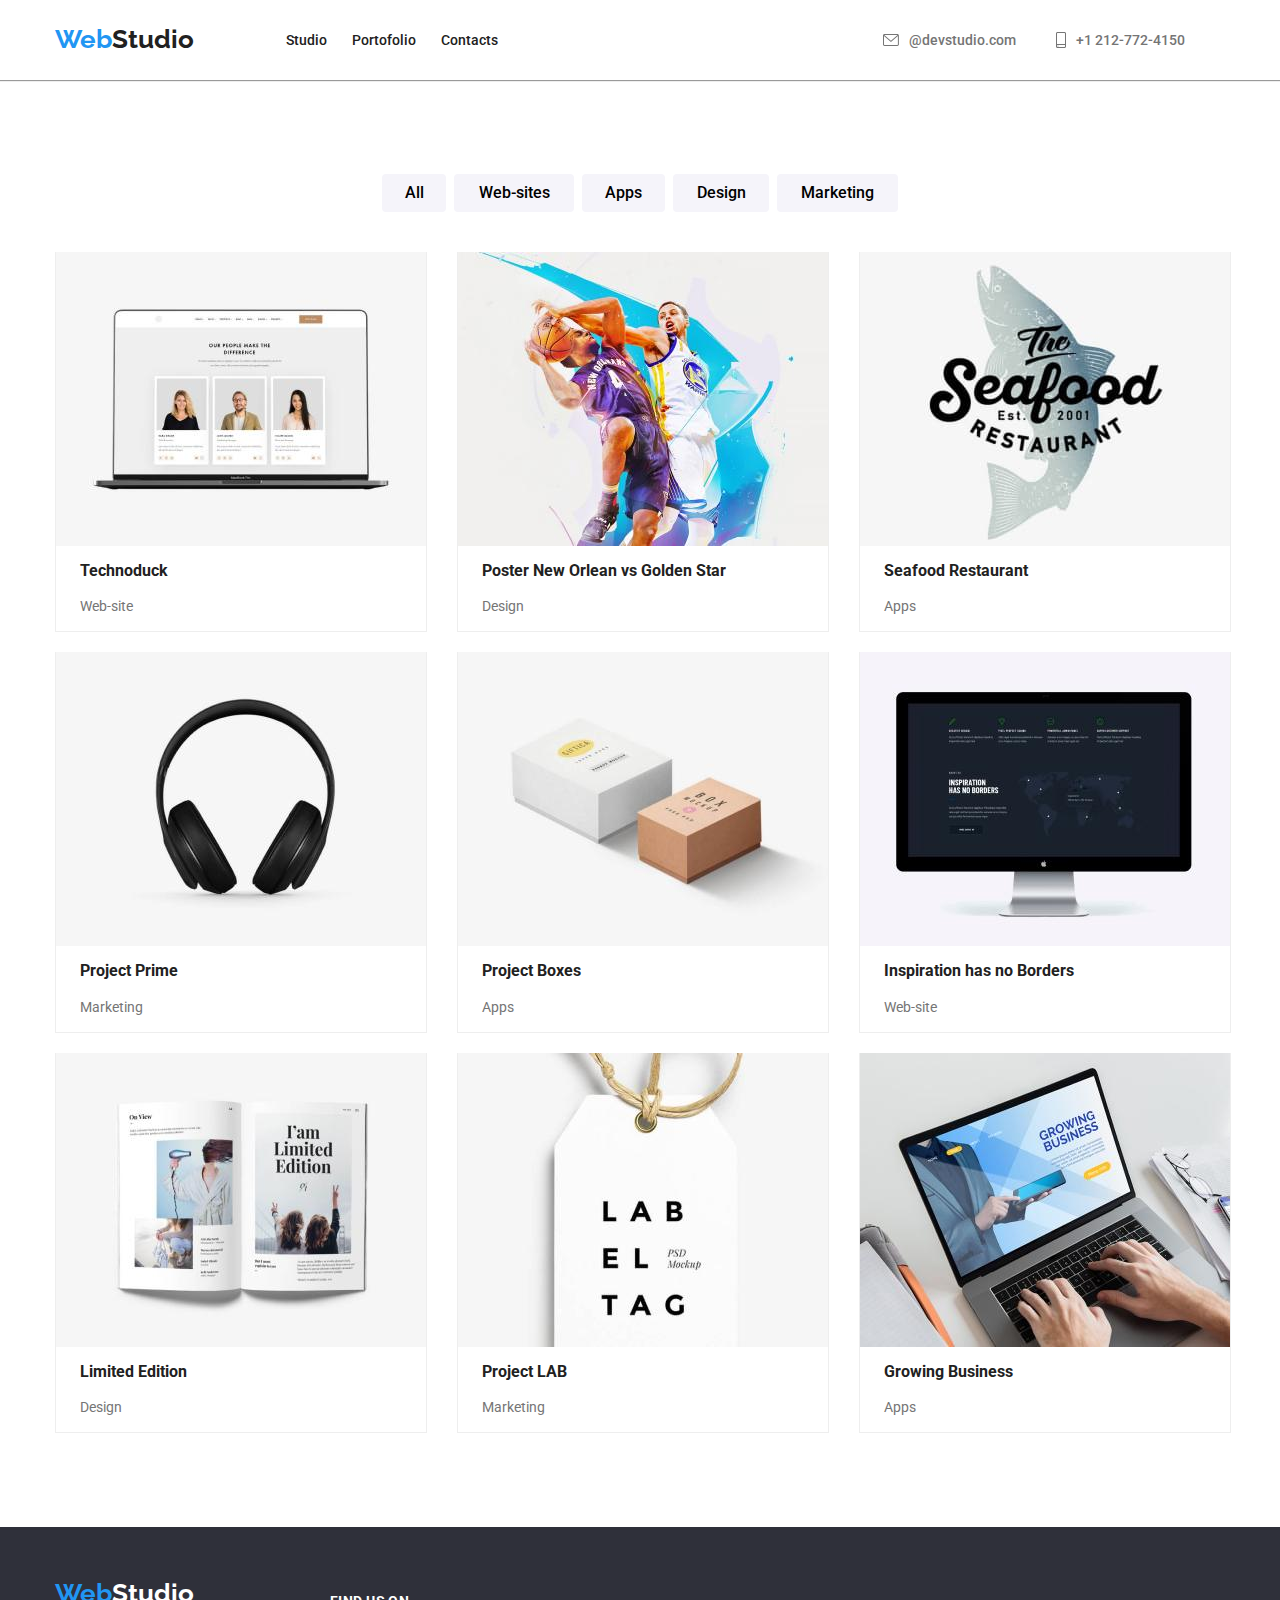
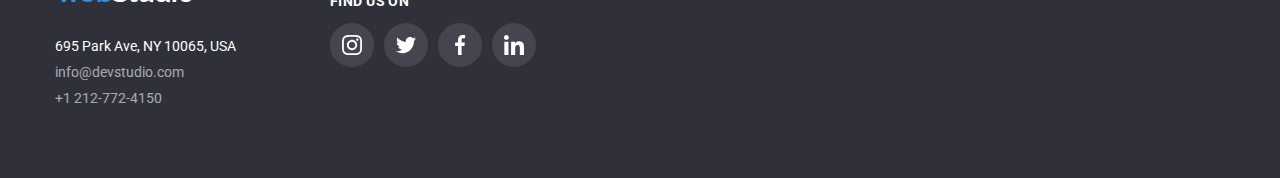
==== portofolio.html @ 5d82ca90 "Files were uploaded" ====
<!DOCTYPE html>
<html lang="en">
  <head>
    <meta charset="UTF-8" />
    <meta name="viewport" content="width=device-width, initial-scale=1.0" />
    <title>Portofolio</title>
    <link rel="preconnect" href="https://fonts.googleapis.com" />
    <link rel="preconnect" href="https://fonts.gstatic.com" crossorigin />
    <link
      href="https://fonts.googleapis.com/css2?family=Raleway:wght@700&family=Roboto:wght@400;500;700;900&display=swap"
      rel="stylesheet"
    />
    <link rel="stylesheet" href="css/modern-normalize.css" />
    <link rel="stylesheet" href="css/styles.css" />
  </head>
  <body class="container">
    <header>
      <a class="top logo" href=""><span>Web</span>Studio</a>
      <nav>
        <ul>
          <li class="top-container">
            <a class="top-links" href="index.html">Studio</a>
          </li>
          <li class="top-container">
            <a class="top-links" href="portofolio.html">Portofolio</a>
          </li>
          <li class="top-container">
            <a class="top-links" href="#contact">Contacts</a>
          </li>
        </ul>
      </nav>
      <a class="top-mail" href="mailto:info@devstudio.com">
        <svg class="header-icons envelope">
          <use href="./images/icons.svg#icon-envelope"></use>
        </svg>
        @devstudio.com
      </a>
      <a class="top-phone" href="tel:+1212-772-4510">
        <svg class="header-icons smartphone">
          <use href="./images/icons.svg#icon-smartphone"></use>
        </svg>
        +1 212-772-4150
      </a>
    </header>
    <hr class="line"/>
    <main>
      <section class="filters">
        <ul>
          <li><button class="first filter" type="button">All</button></li>
          <li>
            <button class="second filter" type="button">Web-sites</button>
          </li>
          <li><button class="third filter" type="button">Apps</button></li>
          <li><button class="forth filter" type="button">Design</button></li>
          <li><button class="fifth filter" type="button">Marketing</button></li>
        </ul>
      </section>
      <section class="projects">
        <ul>
          <li class="projects-description">
            <div class="projects-overlay">
              <img src="images/Web-site_img_1.jpg" alt="laptop" width="370" />
              <div class="overlay">
                <div class="overlay-projects-text">
                  <p>Technoduck is a state-of-the-art coronavirus distribution platform. Companies use this platform for digital espionage and attacks on competitors' secure servers.</p>
                </div>
              </div>
            </div>
            <div>
              <h3>Technoduck</h3>
              <p>Web-site</p>
            </div>
          </li>
          <li class="projects-description">
            <div class="projects-overlay">
              <img src="images/Design_img_1.jpg" alt="2 basketball players playing basketball" width="370"/>
              <div class="overlay">
                <div class="overlay-projects-text">
                  <p>Lorem ipsum dolor sit amet, consectetur adipiscing elit, sed do eiusmod tempor incididunt ut labore et dolore magna aliqua.</p>
                </div>
              </div>
            </div>
            <div>
              <h3>Poster New Orlean vs Golden Star</h3>
              <p>Design</p>
            </div>
          </li>
          <li class="projects-description">
            <div class="projects-overlay">
              <img src="images/Apps_img_1.jpg" alt="logo" width="370" />
              <div class="overlay">
                <div class="overlay-projects-text">
                  <p>Lorem ipsum dolor sit amet, consectetur adipiscing elit, sed do eiusmod tempor incididunt ut labore et dolore magna aliqua.</p>
                </div>
              </div>
            </div>
            <div>
              <h3>Seafood Restaurant</h3>
              <p>Apps</p>
            </div>
          </li>
          <li class="projects-description">
            <div class="projects-overlay">
              <img src="images/Marketing_img_1.jpg" alt="headphones" width="370" />
              <div class="overlay">
                <div class="overlay-projects-text">
                  <p>Lorem ipsum dolor sit amet, consectetur adipiscing elit, sed do eiusmod tempor incididunt ut labore et dolore magna aliqua.</p>
                </div>
              </div>
            </div>
            <div>
              <h3>Project Prime</h3>
              <p>Marketing</p>
            </div>
          </li>
          <li class="projects-description">
            <div class="projects-overlay">
              <img src="images/Apps_img_2.jpg" alt="2 small boxes" width="370" />
              <div class="overlay">
                <div class="overlay-projects-text">
                  <p>Lorem ipsum dolor sit amet, consectetur adipiscing elit, sed do eiusmod tempor incididunt ut labore et dolore magna aliqua.</p>
                </div>
              </div>
            </div>
            <div>
              <h3>Project Boxes</h3>
              <p>Apps</p>
            </div>
          </li>
          <li class="projects-description">
            <div class="projects-overlay">
              <img src="images/Web-site_img_2.jpg" alt="PC Monitor" width="370" />
              <div class="overlay">
                <div class="overlay-projects-text">
                  <p>Lorem ipsum dolor sit amet, consectetur adipiscing elit, sed do eiusmod tempor incididunt ut labore et dolore magna aliqua.</p>
                </div>
              </div>
            </div>
            <div>
              <h3>Inspiration has no Borders</h3>
              <p>Web-site</p>
            </div>
          </li>
          <li class="projects-description">
            <div class="projects-overlay">
              <img src="images/Design_img_2.jpg" alt="opened book" width="370" />
              <div class="overlay">
                <div class="overlay-projects-text">
                  <p>Lorem ipsum dolor sit amet, consectetur adipiscing elit, sed do eiusmod tempor incididunt ut labore et dolore magna aliqua.</p>
                </div>
              </div>
            </div>
            <div>
              <h3>Limited Edition</h3>
              <p>Design</p>
            </div>
          </li>
          <li class="projects-description">
            <div class="projects-overlay">
              <img src="images/Marketing_img_2.jpg" alt="paper label" width="370" />
              <div class="overlay">
                <div class="overlay-projects-text">
                  <p>Lorem ipsum dolor sit amet, consectetur adipiscing elit, sed do eiusmod tempor incididunt ut labore et dolore magna aliqua.
                </div>
              </div>
            </div>
            <div>
              <h3>Project LAB</h3>
              <p>Marketing</p>
            </div>
          </li>
          <li class="projects-description">
            <div class="projects-overlay">
              <img src="images/Apps_img_3.jpg" alt="writing on laptop" width="370" />
              <div class="overlay">
                <div class="overlay-projects-text">
                  <p>Lorem ipsum dolor sit amet, consectetur adipiscing elit, sed do eiusmod tempor incididunt ut labore et dolore magna aliqua.</p>
                </div>
              </div>
            </div>
            <div>
              <h3>Growing Business</h3>
              <p>Apps</p>
            </div>
          </li>
        </ul>
      </section>
    </main>
    <footer id="contact">
      <div class="contact-section">
        <a class="bottom logo" href=""><span>Web</span>Studio</a>
        <ul>
          <li><address>695 Park Ave, NY 10065, USA</address></li>
          <li>
            <a class="bottom-mail" href="mailto:info@devstudio.com"
              >info@devstudio.com</a
            >
          </li>
          <li>
            <a class="bottom-phone" href="tel:+1212-772-4510"
              >+1 212-772-4150</a
            >
          </li>
        </ul>
      </div>
      <div class="social-media">
        <h3>FIND US ON</h3>
        <div class="social-media-icons">
          <a href="https://www.instagram.com/" class="team-icons-border">
            <svg class="social-icons">
              <use href="./images/icons.svg#icon-instagram-2"></use>
            </svg>
          </a>
          <a href="https://www.twitter.com/" class="team-icons-border">
            <svg class="social-icons">
              <use href="./images/icons.svg#icon-twitter-1"></use>
            </svg>
          </a>
          <a href="https://www.facebook.com/" class="team-icons-border">
            <svg class="social-icons">
              <use href="./images/icons.svg#icon-facebook"></use>
            </svg>
          </a>
          <a href="https://www.linkedin.com/" class="team-icons-border">
            <svg class="social-icons">
              <use href="./images/icons.svg#icon-linkedin"></use>
            </svg>
          </a>
        </div>
      </div>
    </footer>
  </body>
</html>
---- css/styles.css ----
/*==========common styling==========*/
:root {
  --text-font-family: "Roboto", sans-serif;
  --logo-font-family: "Raleway", sans-serif;
  --heading-color: #212121;
  --text-color: #757575;
  --hover-color: #2196f3;
  --backround-text-color: #fff;
  --transition: 250ms cubic-bezier(0.4, 0, 0.2, 1);
}

* {
  box-sizing: border-box;
}

body {
  font-family: var(--text-font-family);
  font-weight: 700;
  color: var(--heading-color);
  background-color: var(--backround-text-color);
}

.container {
  display: block;
  margin: 0 calc((100% - 1600px) / 2) 0;
}

ul {
  list-style-type: none;
}

a {
  text-decoration: none;
  font-family: var(--text-font-family);
  color: var(--heading-color);
  font-size: 0.875em;
  transition-property: color;
  transition: var(--transition);
}

a:hover,
a:focus {
  color: var(--hover-color);
}

.logo {
  font-family: var(--logo-font-family);
  font-weight: 700;
  font-size: 1.625em;
  margin-left: 215px;
}

.logo span {
  color: var(--hover-color);
}

.top {
  color: var(--heading-color);
}

.bottom {
  color: var(--backround-text-color);
}

header a {
  font-weight: 500;
}

.top-mail,
.top-phone {
  color: var(--text-color);
  display: flex;
  justify-content: center;
  align-items: center;
  gap: 10px;
}

footer a {
  font-weight: 400;
}

address {
  font-size: 0.875em;
  font-style: normal;
  font-weight: 400;
  color: var(--backround-text-color);
}

.bottom-mail,
.bottom-phone {
  color: rgba(255, 255, 255, 0.6);
}

button {
  cursor: pointer;
}

.envelope {
  height: 12px;
  width: 16px;
}

.smartphone {
  height: 16px;
  width: 10px;
}

h2 {
  font-size: 2.25em;
}

h3 {
  font-size: 1em;
}

p {
  color: var(--text-color);
  line-height: 1.5em;
  font-weight: 400;
  font-size: 0.875em;
}

header {
  display: flex;
  flex-direction: row;
  align-items: center;
  height: 80px;
}

nav {
  height: 80px;
  display: flex;
  justify-content: center;
}

nav ul {
  display: flex;
  flex-direction: row;
  gap: 25px;
  padding-left: 92px;
  margin-right: 385px;
  align-self: center;
  justify-content: center;
}

.link-line {
  height: 4px;
  width: 42px;
  position: absolute;
  top: 68px;
  border-radius: 2px;
  opacity: 100%;
}

.top-container {
  position: relative;
  height: 80px;
  display: flex;
  justify-content: center;
  align-items: center;
}

.top-links::after {
  content: "";
  position: absolute;
  bottom: 0;
  left: 0;
  right: 0;
  height: 4px;
  background-color: var(--hover-color);
  border: 2px solid var(--hover-color);
  border-radius: 2px;
  opacity: 0;
  transition: var(--transition);
}

.top-links:active::after {
  opacity: 100%;
}

footer {
  display: flex;
  flex-direction: row;
  height: 251px;
  align-items: center;
}

footer ul {
  margin-top: 25px;
  padding-left: 215px;
  line-height: 25px;
}

.social-media {
  display: flex;
  flex-direction: column;
  justify-content: center;
  margin-left: 94px;
  color: var(--backround-text-color);
  margin-bottom: 60px;
}

.social-media h3 {
  font-size: 14px;
  font-style: normal;
  line-height: normal;
  letter-spacing: 0.42px;
}

.social-media-icons {
  display: flex;
  flex-direction: row;
  gap: 10px;
}

.social-media-icons .team-icons-border {
  height: 44px;
  width: 44px;
  border-radius: 22px;
  color: var(--backround-text-color);
  display: flex;
  justify-content: center;
  align-items: center;
  background-color: rgba(255, 255, 255, 0.1);
}

.social-icons {
  height: 20px;
  width: 20px;
}

/*==========Studio styling==========*/

.about-section {
  display: flex;
  flex-direction: column;
  justify-content: center;
  align-items: center;
  height: 600px;
  background: linear-gradient(rgba(47, 48, 58, 0.4), rgba(47, 48, 58, 0.4)),
    url(../images/background-image.jpg);
}

.about-section h1 {
  font-size: 2.75em;
  color: var(--backround-text-color);
  width: 600px;
  text-align: center;
  margin-bottom: 30px;
}

.about-section button {
  width: 12.5em;
  height: 3.125em;
  background-color: var(--hover-color);
  box-shadow: 0px 4px 4px 0px rgba(0, 0, 0, 0.15);
  color: var(--backround-text-color);
  font-size: 1em;
  font-weight: 700;
  border-radius: 0.25em;
  border-width: 0;
}

footer {
  background-color: #2f303a;
}

.top-phone {
  margin-left: 40px;
}

.activities-section {
  font-size: 0.875em;
  height: 769px;
  display: flex;
  flex-direction: column;
  justify-content: space-evenly;
  align-items: center;
  margin-top: 94px;
  margin-bottom: 47px;
}

.activities-section ul {
  display: flex;
  justify-content: space-evenly;
  width: 1170px;
  align-items: center;
  gap: 30px;
  padding: 0;
}

.activities-section h3,
.activities-section p {
  width: 270px;
}

.activities-section p {
  font-size: 14px;
  font-style: normal;
  font-weight: 400;
  line-height: 24px;
  letter-spacing: 0.42px;
}

.activities-section h2 {
  margin-top: 47px;
  margin-bottom: 25px;
}

.activities-section .description {
  margin-bottom: 50px;
}

.abilities .abilities-icons {
  width: 270px;
  display: flex;
  flex-direction: row;
  justify-content: center;
  background-color: #f5f4fa;
  padding: 25px;
  margin-bottom: 30px;
  border-radius: 4px;
}

.abilities div svg {
  height: 70px;
  width: 70px;
  display: flex;
  flex-direction: row;
  align-items: center;
}

.description {
  gap: 30px;
  position: relative;
}

.team-section {
  height: 708px;
  display: flex;
  flex-direction: column;
  align-items: center;
  gap: 30px;
  background-color: #f5f4fa;
}

.team-section h2 {
  margin-top: 94px;
  margin-bottom: 0;
  padding-bottom: 0;
}
.team-section ul {
  height: 708px;
  display: flex;
  justify-content: space-between;
  gap: 50px;
  padding: 0;
}

.team-content {
  background-color: var(--backround-text-color);
  height: 428px;
  text-align: center;
  border-radius: 0px 0px 4px 4px;
  box-shadow: 0px 2px 1px 0px rgba(0, 0, 0, 0.2),
    0px 1px 1px 0px rgba(0, 0, 0, 0.14), 0px 1px 3px 0px rgba(0, 0, 0, 0.12);
}

.team-icons {
  margin: 0;
  padding: 0;
  display: flex;
  justify-content: center;
  gap: 10px;
}

.team-icons-border {
  height: 44px;
  width: 44px;
  border-radius: 22px;
  color: #afb1b8;
  display: flex;
  justify-content: center;
  align-items: center;
  transition-property: color, background-color;
  transition: var(--transition);
}

.team-icons-border:hover,
.team-icons-border:focus {
  color: var(--backround-text-color);
  background-color: var(--hover-color);
  border: 22px;
}

.customers {
  height: 372px;
  display: flex;
  flex-direction: column;
  justify-content: space-evenly;
  align-items: center;
}

.customers ul {
  display: flex;
  justify-content: space-evenly;
  align-items: center;
  gap: 30px;
  padding: 0;
  margin-bottom: 94px;
}

.customers-logo-containers {
  height: 92px;
  width: 170px;
  display: flex;
  justify-content: center;
  align-items: center;
  border-radius: 4px;
  border: 1px solid #afb1b8;
  color: #afb1b8;
  transition-property: color;
  transition: var(--transition);
}

.customers-logo-containers:hover,
.customers-logo-containers:focus {
  color: var(--hover-color);
  border: 1px solid var(--hover-color);
}

.customers-icons {
  height: 60px;
  width: 106px;
}

.customers h2 {
  margin-top: 94px;
}

.overlay-text {
  position: absolute;
  bottom: 4px;
  color: var(--backround-text-color);
  background-color: rgba(47, 48, 58, 0.8);
  width: 370px;
  height: 70px;
  display: flex;
  justify-content: center;
  align-items: center;
}

.overlay-text h3 {
  text-align: center;
  z-index: 1;
}

/*==========Modal window==========*/

.modal {
  position: fixed;
  top: 0;
  left: 0;
  width: 100%;
  height: 100%;
  display: flex;
  justify-content: center;
  align-items: center;
  background: rgba(0, 0, 0, 0.5);
  transition: var(--transition);
}

.modal-content {
  width: 528px;
  height: 581px;
  flex-shrink: 0;
  background-color: var(--backround-text-color);
  border-radius: 4px;
  box-shadow: 0px 2px 1px 0px rgba(0, 0, 0, 0.2),
    0px 1px 1px 0px rgba(0, 0, 0, 0.14), 0px 1px 3px 0px rgba(0, 0, 0, 0.12);
  position: relative;
  transform: scale(1);
  transition-property: transform;
  transition: var(--transition);
}

.is-hidden {
  visibility: hidden;
  opacity: 0;
  pointer-events: none;
  transition-property: transform;
  transition: var(--transition);
}

.is-hidden .modal-content {
  transform: scale(0);
  transition-property: transform;
  transition: var(--transition);
}

.close-btn {
  cursor: pointer;
  position: absolute;
  right: 8px;
  top: 8px;
  height: 30px;
  width: 30px;
  display: flex;
  justify-content: center;
  align-items: center;
  border: 1px solid rgba(0, 0, 0, 0.1);
  border-radius: 50%;
  background-color: var(--backround-text-color);
}

.close-btn-svg {
  height: 18px;
  width: 18px;
}

/*==========Portofolio styling==========*/

.filters ul {
  display: flex;
  flex-direction: row;
  justify-content: center;
  gap: 8px;
  margin-top: 94px;
  margin-bottom: 50px;
  padding-left: 0;
}

.filter {
  border-radius: 0.25em;
  height: 2.375em;
  background-color: #f5f4fa;
  border-width: 0;
  font-weight: 500;
  transition-property: background-color;
  transition: var(--transition);
}

.filter:hover,
.filter:focus {
  background-color: var(--hover-color);
  color: var(--backround-text-color);
  box-shadow: 0px 2px 2px 0px rgba(0, 0, 0, 0.12),
    0px 1px 2px 0px rgba(0, 0, 0, 0.08), 0px 3px 1px 0px rgba(0, 0, 0, 0.1);
}

.projects h3,
.projects p {
  margin-left: 24px;
}

.projects ul {
  display: flex;
  flex-direction: row;
  flex-wrap: wrap;
  flex-shrink: 0;
  gap: 30px;
  padding-left: 215px;
  margin-bottom: 94px;
}

.projects-description {
  position: relative;
  margin-top: -10px;
  padding-top: 10px;
  border: 1px solid #eee;
  border-top: 0;
  padding-top: 0;
  transition-property: background-color;
  transition: var(--transition);
}

.projects-description:hover,
.projects-description:focus {
  background: #fff;
  box-shadow: 1px 4px 6px 0px rgba(0, 0, 0, 0.16),
    0px 4px 4px 0px rgba(0, 0, 0, 0.06), 0px 1px 1px 0px rgba(0, 0, 0, 0.12);
  cursor: pointer;
}

.projects-overlay {
  position: relative;
  display: flex;
  flex-direction: column;
  justify-content: center;
  align-items: center;
}

.overlay {
  position: absolute;
  bottom: 0;
  left: 0;
  right: 0;
  height: 0;
  overflow: hidden;
  background-color: rgba(33, 150, 243, 0.9);
  transition-property: height;
  transition: var(--transition);
  color: red;
}

.projects li:hover .overlay {
  height: 100%;
}

.overlay-projects-text {
  position: relative;
  display: flex;
  justify-content: center;
  align-items: center;
  width: 322px;
  height: 140px;
}

.overlay div p {
  color: white;
  overflow: hidden;
  font-size: 18px;
  font-style: normal;
  font-weight: 400;
  line-height: 28px;
  letter-spacing: 0.54px;
  position: absolute;
  top: 30%;
}

.first {
  width: 4em;
}

.second {
  width: 7.5em;
}

.third {
  width: 5.1875em;
}

.forth {
  width: 6em;
}

.fifth {
  width: 7.5625em;
}

.line {
  position: absolute;
  top: 72px;
  height: 1px;
  width: 1600px;
  background: #ececec;
}
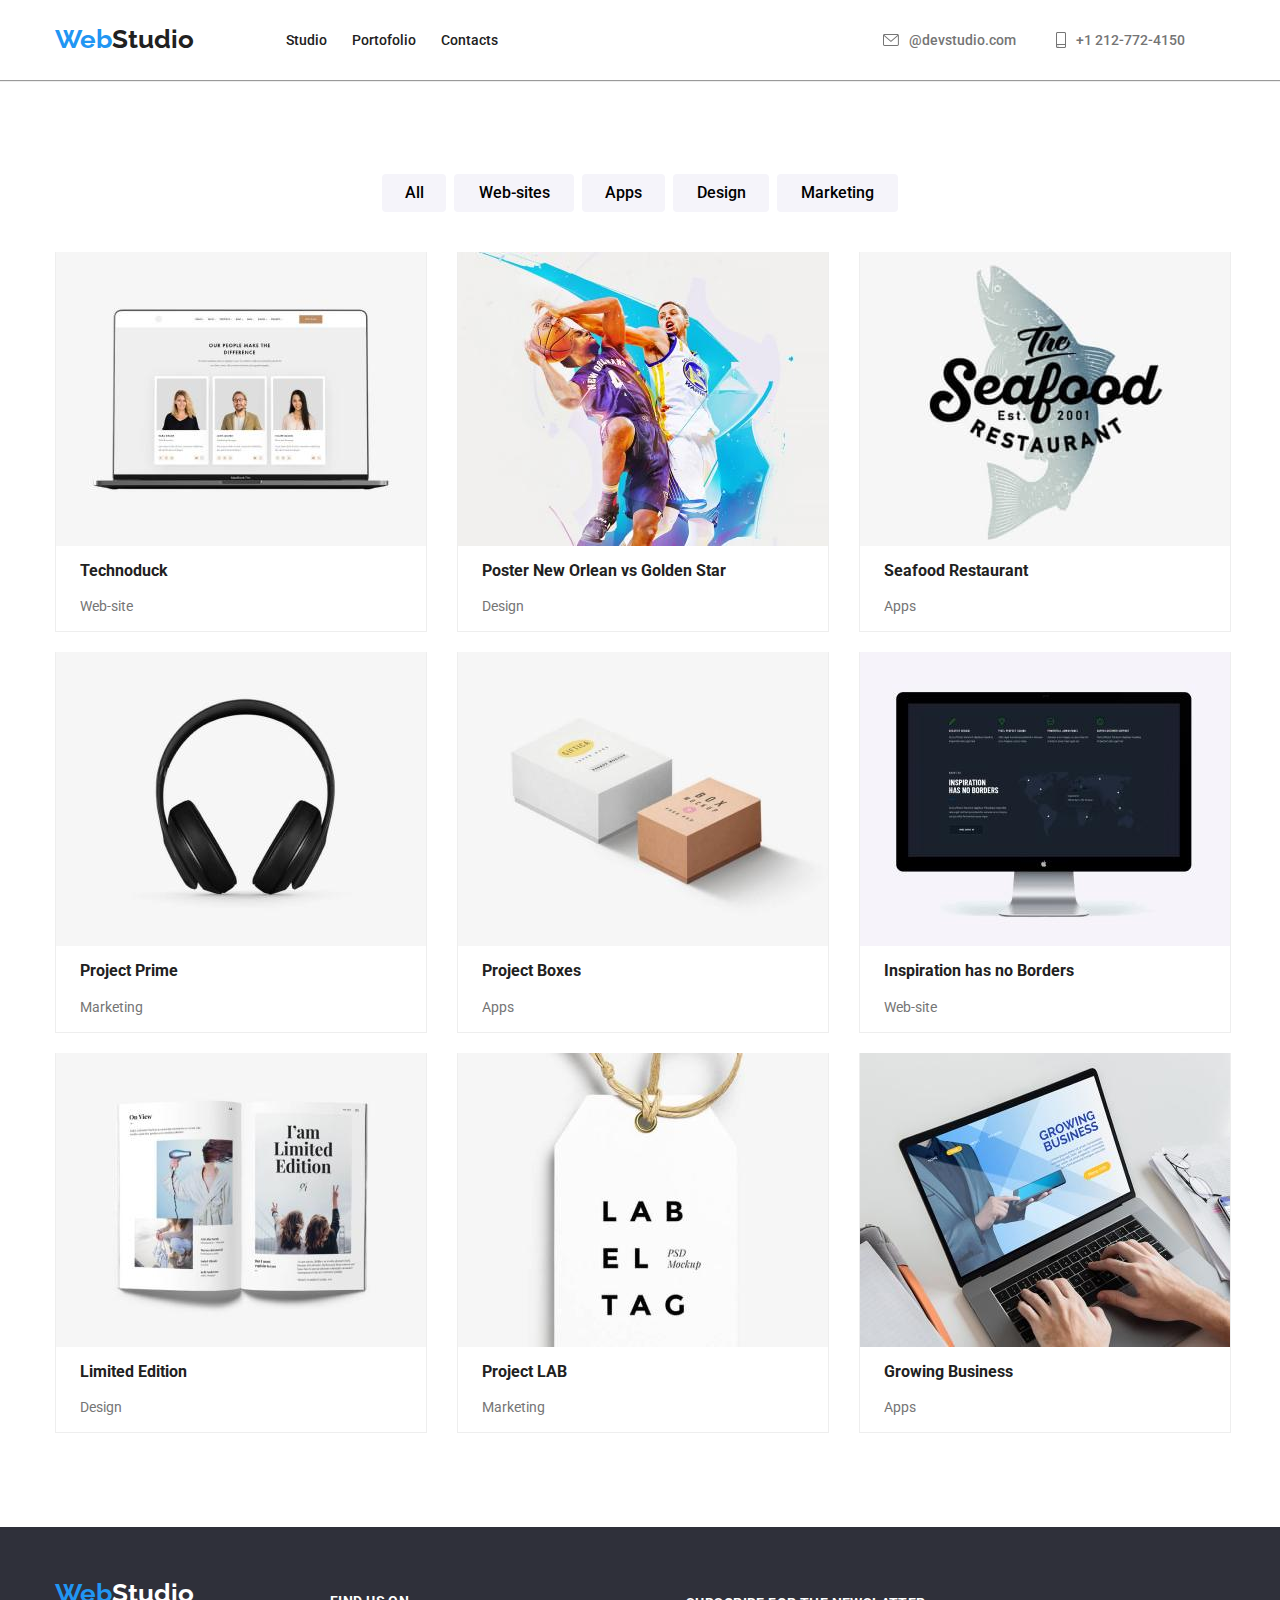
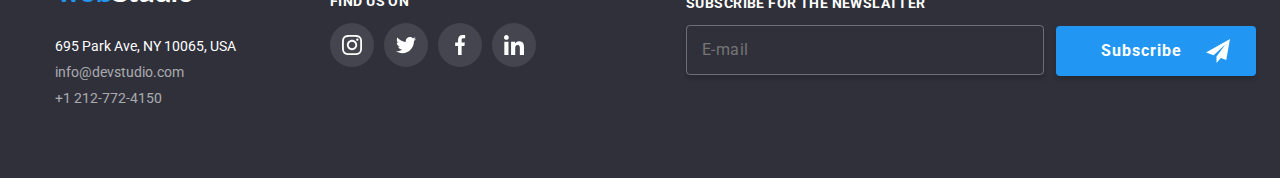
==== commit 5bee557b: "Modal window and footer subscribe section were updated" ====
--- a/portofolio.html
+++ b/portofolio.html
@@ -228,6 +228,18 @@
           </a>
         </div>
       </div>
+      <div class="subscribe">
+        <h3>SUBSCRIBE FOR THE NEWSLATTER</h3>
+        <label class="subscribe-content" >
+          <input type="text" id="e-mail" name="e-mail" placeholder="E-mail"/>
+          <button type="submit">
+            Subscribe
+          <svg class="subscribe-btn-svg">
+            <use href="./images/icons.svg#icon-plane"></use>
+          </svg>
+          </button>
+        </label>
+      </div>
     </footer>
   </body>
 </html>
--- a/css/styles.css
+++ b/css/styles.css
@@ -75,22 +75,6 @@
   gap: 10px;
 }
 
-footer a {
-  font-weight: 400;
-}
-
-address {
-  font-size: 0.875em;
-  font-style: normal;
-  font-weight: 400;
-  color: var(--backround-text-color);
-}
-
-.bottom-mail,
-.bottom-phone {
-  color: rgba(255, 255, 255, 0.6);
-}
-
 button {
   cursor: pointer;
 }
@@ -178,6 +162,8 @@
   opacity: 100%;
 }
 
+/*Footer section*/
+
 footer {
   display: flex;
   flex-direction: row;
@@ -191,6 +177,22 @@
   line-height: 25px;
 }
 
+footer a {
+  font-weight: 400;
+}
+
+address {
+  font-size: 0.875em;
+  font-style: normal;
+  font-weight: 400;
+  color: var(--backround-text-color);
+}
+
+.bottom-mail,
+.bottom-phone {
+  color: rgba(255, 255, 255, 0.6);
+}
+
 .social-media {
   display: flex;
   flex-direction: column;
@@ -228,6 +230,83 @@
   height: 20px;
   width: 20px;
 }
+
+.subscribe {
+  width: 500px;
+  display: flex;
+  flex-direction: column;
+  align-items: flex-start;
+  position: relative;
+  left: 150px;
+  top: -25px;
+}
+
+.subscribe-content {
+  display: flex;
+  flex-direction: row;
+  justify-content: center;
+  align-items: center;
+}
+
+.subscribe-content input{
+  width: 358px;
+  height: 50px;
+  padding-left: 15px;
+  color: rgba(255, 255, 255, 0.60);
+  font-size: 16px;
+  font-style: normal;
+  font-weight: 400;
+  line-height: 20px;
+  letter-spacing: 0.48px;
+  flex-shrink: 0;
+  border-radius: 4px;
+  border: 1px solid rgba(255, 255, 255, 0.30);
+  background: rgba(33, 150, 243, 0.00);
+  box-shadow: 0px 4px 4px 0px rgba(0, 0, 0, 0.15);
+  transition: var(--transition);
+}
+
+.subscribe-content input:focus {
+  outline: none;
+  border: 1px solid var(--hover-color);
+}
+
+.subscribe h3 {
+  color: var(--backround-text-color);
+  font-size: 14px;
+  font-style: normal;
+  font-weight: 700;
+  line-height: normal;
+  letter-spacing: 0.42px;
+  text-transform: uppercase;
+}
+
+.subscribe-content button {
+  width: 200px;
+  height: 50px;
+  position: absolute;
+  left: 370px;
+  color: var(--backround-text-color);
+  text-align: start;
+  padding-left: 45px ;
+  font-size: 16px;
+  font-style: normal;
+  font-weight: 700;
+  line-height: 30px;
+  letter-spacing: 0.96px;
+}
+
+.subscribe-btn-svg {
+  width: 24px;
+  height: 24px;
+  position: absolute;
+  top: 13px;
+  left: 150px;
+}
+
+/*Footer section*/
+
+
 
 /*==========Studio styling==========*/
 
@@ -482,6 +561,10 @@
   transform: scale(1);
   transition-property: transform;
   transition: var(--transition);
+  display: flex;
+  flex-direction: column;
+  justify-content: center;
+  align-items: center;
 }
 
 .is-hidden {
@@ -511,11 +594,222 @@
   border: 1px solid rgba(0, 0, 0, 0.1);
   border-radius: 50%;
   background-color: var(--backround-text-color);
+  transition: var(--transition);
 }
 
 .close-btn-svg {
   height: 18px;
   width: 18px;
+}
+
+.close-btn:hover,
+.close-btn:focus {
+  color: var(--hover-color);
+}
+
+.modal-content h3 {
+  font-size: 20px;
+  font-style: normal;
+  font-weight: 700;
+  line-height: normal;
+  letter-spacing: 0.6px;
+  position: absolute;
+  top: 15px;
+  left: 42px;
+}
+
+form {
+  position: relative;
+  top: 0px;
+  left: 0px;
+}
+
+.modal-icons {
+  width: 18px;
+  height: 18px;
+  position: absolute;
+  left: 50px;
+  transition: var(--transition);
+}
+
+.name {
+  top: 47px;
+}
+
+.phone {
+  top: 121px;
+}
+
+.email {
+  top: 192px;
+}
+
+.info {
+  height: 44px;
+  width: 448px;
+  display: flex;
+  color: #757575;
+  border-radius: 4px;
+  border: 1px solid rgba(33, 33, 33, 0.20);
+  margin-bottom: 10px;
+  padding-left: 40px;
+  outline: none;
+  transition: var(--transition);
+  cursor: pointer;
+}
+
+.info:focus {
+  outline: none;
+  border: 1px solid var(--hover-color);
+}
+
+.info:focus ~ .modal-icons {
+  fill: var(--hover-color);
+}
+
+textarea {
+  width: 448px;
+  height: 120px;
+  border-radius: 4px;
+  border: 1px solid rgba(33, 33, 33, 0.20);
+  padding: 12px 16px;
+  color: rgba(117, 117, 117, 0.50);
+  font-family: Roboto;
+  font-size: 12px;
+  font-style: normal;
+  font-weight: 400;
+  line-height: normal;
+  letter-spacing: 0.12px;
+  transition: var(--transition);
+}
+
+textarea:focus {
+  outline: none;
+  border: 1px solid var(--hover-color);
+}
+
+label, input {
+  font-family: Roboto;
+  font-size: 12px;
+  font-style: normal;
+  font-weight: 400;
+  line-height: normal;
+  letter-spacing: 0.12px;
+}
+
+/*
+
+/*CHECKBOX*/
+
+/* Customize the label */
+.conditions {
+   color: #757575;
+  font-size: 14px;
+  font-style: normal;
+  font-weight: 400;
+  line-height: 24px;
+  letter-spacing: 0.42px;
+  position: relative;
+  top: 18px;
+  left: 20px;
+  padding-left: 25px;
+  margin-bottom: -10px;
+  margin-left: -10px;
+  cursor: pointer;
+  -webkit-user-select: none;
+  -moz-user-select: none;
+  -ms-user-select: none;
+  user-select: none;
+}
+
+/* Customize the label link */
+.conditions-link {
+  color: #2196F3;
+  font-family: Roboto;
+  font-size: 14px;
+  font-style: normal;
+  font-weight: 400;
+  line-height: 24px;
+  letter-spacing: 0.42px;
+  text-decoration-line: underline;
+}
+
+/* Hide the browser's default checkbox */
+.conditions input {
+  position: absolute;
+  opacity: 0;
+  cursor: pointer;
+  height: 0;
+  width: 0;
+}
+
+/* Create a custom checkbox */
+.checkmark {
+  position: absolute;
+  top: 0;
+  left: 0;
+  height: 18px;
+  width: 18px;
+  background-color: var(--backround-text-color);
+  border: 2px solid var(--heading-color);
+  border-radius: 2px;
+  background-color: var(--backround-text-color);
+  transition: var(--transition);
+}
+
+/* When the checkbox is checked, add a blue background */
+.conditions input:checked ~ .checkmark {
+  background-color: var(--hover-color);
+  border: 2px solid var(--hover-color);
+}
+
+/* Create the checkmark/indicator (hidden when not checked) */
+.checkmark:after {
+  content: "";
+  position: absolute;
+  display: none;
+}
+
+/* Show the checkmark when checked */
+.conditions input:checked ~ .checkmark:after {
+  display: block;
+}
+
+/* Style the checkmark/indicator*/
+.conditions .checkmark:after {
+  left: 4.5px;
+  top: 1px;
+  width: 5px;
+  height: 10px;
+  border: solid var(--backround-text-color);
+  border-width: 0 2px 2px 0;
+  -webkit-transform: rotate(45deg);
+  -ms-transform: rotate(45deg);
+  transform: rotate(45deg);
+} 
+
+
+/*CHECKBOX*/
+
+[type="submit"] {
+  width: 200px;
+  height: 50px;
+  flex-shrink: 0;
+  border-radius: 4px;
+  background: #2196F3;
+  border: 0;
+  box-shadow: 0px 4px 4px 0px rgba(0, 0, 0, 0.15);
+  color: var(--backround-text-color);
+  text-align: center;
+  font-size: 16px;
+  font-style: normal;
+  font-weight: 700;
+  line-height: 30px; /* 187.5% */
+  letter-spacing: 0.96px;
+  position: relative;
+  top: 45px;
+  left: 125px;
+  cursor: pointer;
 }
 
 /*==========Portofolio styling==========*/
